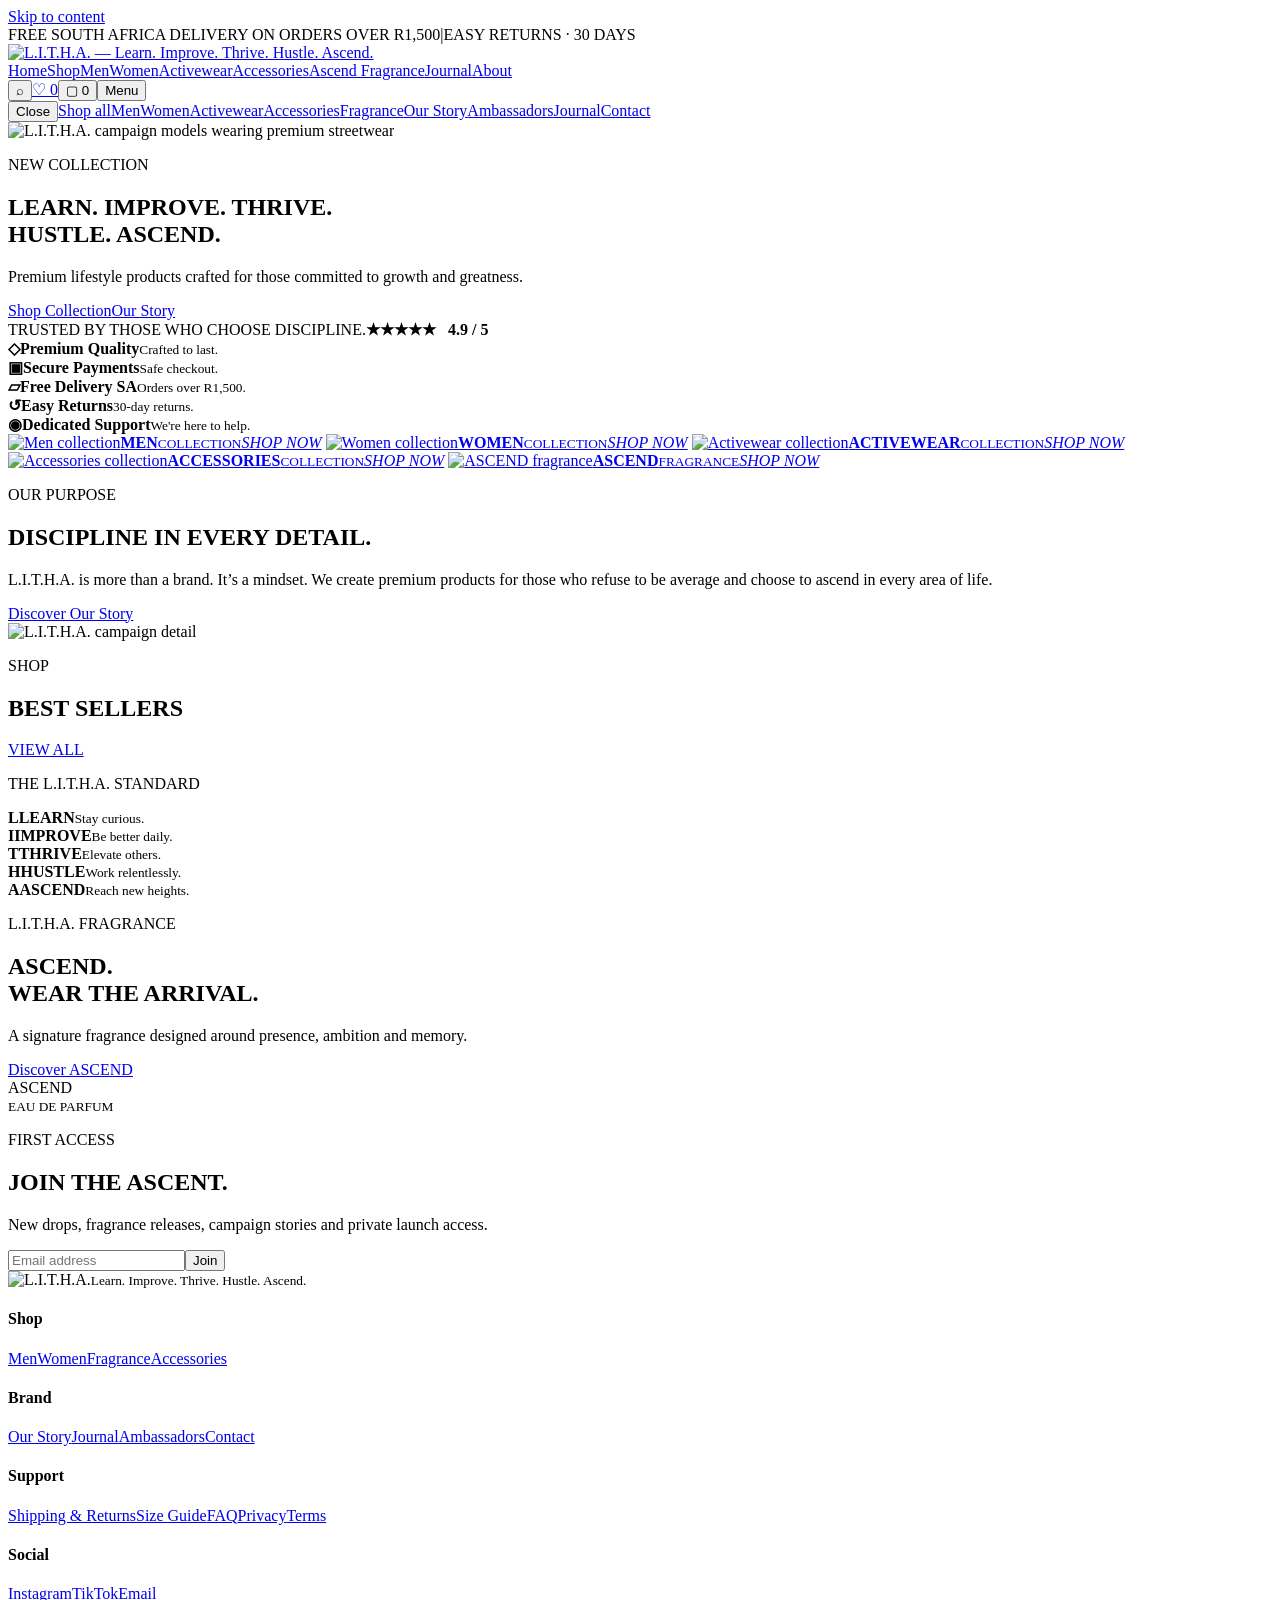
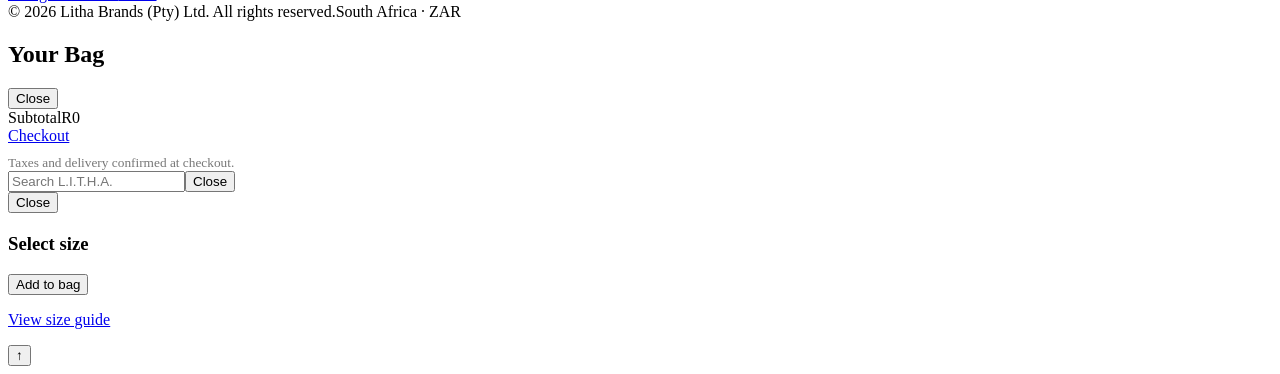
==== index.html @ f422825f "Add files via upload" ====
<!doctype html><html lang="en-ZA"><head><meta charset="utf-8"><meta name="viewport" content="width=device-width,initial-scale=1"><title>L.I.T.H.A. — Learn. Improve. Thrive. Hustle. Ascend.</title><meta name="description" content="Premium South African lifestyle apparel, activewear, accessories and ASCEND fragrance built around growth, discipline and movement."><meta name="theme-color" content="#070707"><meta name="robots" content="index,follow"><meta property="og:type" content="website"><meta property="og:title" content="L.I.T.H.A. — Learn. Improve. Thrive. Hustle. Ascend."><meta property="og:description" content="Premium South African lifestyle apparel, activewear, accessories and ASCEND fragrance built around growth, discipline and movement."><meta property="og:image" content="assets/social-card.svg"><meta name="twitter:card" content="summary_large_image"><link rel="icon" href="assets/favicon.svg" type="image/svg+xml"><link rel="manifest" href="site.webmanifest"><link rel="stylesheet" href="assets/styles.css"><script src="assets/config.js"></script></head><body><a class="skip" href="#main">Skip to content</a>
<div class="announcement"><span>FREE SOUTH AFRICA DELIVERY ON ORDERS OVER R1,500</span><span class="ann-sep">|</span><span>EASY RETURNS · 30 DAYS</span></div>
<header class="site-header premium-header">
<a class="brand" href="index.html" aria-label="L.I.T.H.A. home"><img class="brand-logo" src="assets/logo-header-white.png" alt="L.I.T.H.A. — Learn. Improve. Thrive. Hustle. Ascend."></a>
<nav class="desktop-nav"><a class="active" href="index.html">Home</a><a href="shop.html">Shop</a><a href="shop.html?category=men">Men</a><a href="shop.html?category=women">Women</a><a href="shop.html?category=active">Activewear</a><a href="shop.html?category=accessories">Accessories</a><a href="fragrance.html">Ascend Fragrance</a><a href="journal.html">Journal</a><a href="about.html">About</a></nav>
<div class="header-actions"><button class="icon-btn compact" id="searchBtn" aria-label="Search">⌕</button><a class="icon-btn compact" href="wishlist.html" aria-label="Wishlist">♡ <span class="count-pill" data-wish-count>0</span></a><button class="icon-btn compact" id="cartBtn" aria-label="Bag">▢ <span class="count-pill" data-cart-count>0</span></button><button class="menu-btn" id="menuBtn">Menu</button></div></header>
<nav class="mobile-menu" id="mobileMenu" aria-label="Mobile navigation"><button class="mobile-close" data-close>Close</button><a href="shop.html">Shop all</a><a href="shop.html?category=men">Men</a><a href="shop.html?category=women">Women</a><a href="shop.html?category=active">Activewear</a><a href="shop.html?category=accessories">Accessories</a><a href="fragrance.html">Fragrance</a><a href="about.html">Our Story</a><a href="ambassadors.html">Ambassadors</a><a href="journal.html">Journal</a><a href="contact.html">Contact</a></nav>
<main id="main">
<section class="visual-hero">
  <img src="assets/hero-models.jpg" class="visual-hero-image" alt="L.I.T.H.A. campaign models wearing premium streetwear">
  <div class="visual-hero-shade"></div>
  <div class="visual-hero-copy"><p class="eyebrow gold">NEW COLLECTION</p><h1>LEARN. IMPROVE. THRIVE.<br>HUSTLE. ASCEND.</h1><p>Premium lifestyle products crafted for those committed to growth and greatness.</p><div class="hero-actions"><a class="btn btn-primary" href="shop.html">Shop Collection</a><a class="btn btn-ghost light" href="about.html">Our Story</a></div><div class="hero-proof"><span>TRUSTED BY THOSE WHO CHOOSE DISCIPLINE.</span><strong>★★★★★ &nbsp; 4.9 / 5</strong></div></div>
</section>
<section class="trust-strip"><div><b>◇</b><span><strong>Premium Quality</strong><small>Crafted to last.</small></span></div><div><b>▣</b><span><strong>Secure Payments</strong><small>Safe checkout.</small></span></div><div><b>▱</b><span><strong>Free Delivery SA</strong><small>Orders over R1,500.</small></span></div><div><b>↺</b><span><strong>Easy Returns</strong><small>30-day returns.</small></span></div><div><b>◉</b><span><strong>Dedicated Support</strong><small>We're here to help.</small></span></div></section>
<section class="collection-tiles">
<a href="shop.html?category=men" class="collection-tile"><img src="assets/collection-1.jpg" alt="Men collection"><span><strong>MEN</strong><small>COLLECTION</small><em>SHOP NOW</em></span></a>
<a href="shop.html?category=women" class="collection-tile"><img src="assets/collection-2.jpg" alt="Women collection"><span><strong>WOMEN</strong><small>COLLECTION</small><em>SHOP NOW</em></span></a>
<a href="shop.html?category=active" class="collection-tile"><img src="assets/collection-3.jpg" alt="Activewear collection"><span><strong>ACTIVEWEAR</strong><small>COLLECTION</small><em>SHOP NOW</em></span></a>
<a href="shop.html?category=accessories" class="collection-tile"><img src="assets/collection-4.jpg" alt="Accessories collection"><span><strong>ACCESSORIES</strong><small>COLLECTION</small><em>SHOP NOW</em></span></a>
<a href="fragrance.html" class="collection-tile"><img src="assets/collection-5.jpg" alt="ASCEND fragrance"><span><strong>ASCEND</strong><small>FRAGRANCE</small><em>SHOP NOW</em></span></a>
</section>
<section class="brand-bestsellers"><div class="discipline-panel"><div class="discipline-copy"><p class="eyebrow">OUR PURPOSE</p><h2>DISCIPLINE IN EVERY DETAIL.</h2><p>L.I.T.H.A. is more than a brand. It’s a mindset. We create premium products for those who refuse to be average and choose to ascend in every area of life.</p><a class="btn btn-primary" href="about.html">Discover Our Story</a></div><img src="assets/bestsellers-strip.jpg" alt="L.I.T.H.A. campaign detail"></div><div class="bestsellers-panel"><div class="section-head compact-head"><div><p class="eyebrow">SHOP</p><h2>BEST SELLERS</h2></div><a href="shop.html">VIEW ALL</a></div><div class="product-grid compact-products" id="productGrid" data-limit="5"></div></div></section>
<section class="standard-section"><p class="eyebrow">THE L.I.T.H.A. STANDARD</p><div class="standard-grid"><div><b>L</b><strong>LEARN</strong><small>Stay curious.</small></div><div><b>I</b><strong>IMPROVE</strong><small>Be better daily.</small></div><div><b>T</b><strong>THRIVE</strong><small>Elevate others.</small></div><div><b>H</b><strong>HUSTLE</strong><small>Work relentlessly.</small></div><div><b>A</b><strong>ASCEND</strong><small>Reach new heights.</small></div></div></section>
<section class="editorial-fragrance"><div class="fragrance-copy"><p class="eyebrow gold">L.I.T.H.A. FRAGRANCE</p><h2>ASCEND.<br>WEAR THE ARRIVAL.</h2><p>A signature fragrance designed around presence, ambition and memory.</p><a class="btn btn-primary" href="fragrance.html">Discover ASCEND</a></div><div class="fragrance-art"><div class="bottle black">ASCEND<br><small>EAU DE PARFUM</small></div></div></section>
<section class="newsletter"><p class="eyebrow">FIRST ACCESS</p><h2>JOIN THE ASCENT.</h2><p>New drops, fragrance releases, campaign stories and private launch access.</p><form id="newsletterForm" class="newsletter-form"><input id="emailInput" type="email" placeholder="Email address" required aria-label="Email address"><button class="btn btn-primary">Join</button></form><small class="newsletter-msg" id="newsletterMsg"></small></section>
</main><footer><div class="footer-inner"><div class="footer-top"><div class="footer-brand"><img class="footer-logo" src="assets/logo-header-white.png" alt="L.I.T.H.A."><small>Learn. Improve. Thrive. Hustle. Ascend.</small></div><div class="footer-cols"><div><h4>Shop</h4><a href="shop.html?category=men">Men</a><a href="shop.html?category=women">Women</a><a href="fragrance.html">Fragrance</a><a href="shop.html?category=accessories">Accessories</a></div><div><h4>Brand</h4><a href="about.html">Our Story</a><a href="journal.html">Journal</a><a href="ambassadors.html">Ambassadors</a><a href="contact.html">Contact</a></div><div><h4>Support</h4><a href="shipping.html">Shipping & Returns</a><a href="size-guide.html">Size Guide</a><a href="faq.html">FAQ</a><a href="privacy.html">Privacy</a><a href="terms.html">Terms</a></div><div><h4>Social</h4><a href="#" data-social="instagram">Instagram</a><a href="#" data-social="tiktok">TikTok</a><a href="mailto:official.litha@gmail.com">Email</a></div></div></div><div class="footer-bottom"><span>© 2026 Litha Brands (Pty) Ltd. All rights reserved.</span><span>South Africa · ZAR</span></div></div></footer><div class="scrim" id="scrim"></div><aside class="drawer" id="cartDrawer" aria-label="Shopping bag"><div class="drawer-head"><h2>Your Bag</h2><button class="close-btn" data-close>Close</button></div><div class="cart-items" id="cartItems"></div><div class="drawer-foot"><small id="shipMsg"></small><div class="shipping-progress"><span id="shipBar" style="width:0"></span></div><div class="total-row"><span>Subtotal</span><span id="cartSubtotal">R0</span></div><a class="btn btn-dark full" href="checkout.html">Checkout</a><small style="display:block;color:#777;margin-top:10px">Taxes and delivery confirmed at checkout.</small></div></aside><section class="search-overlay" id="searchOverlay"><div class="search-head"><input id="searchInput" aria-label="Search products" placeholder="Search L.I.T.H.A."><button class="close-btn" data-close>Close</button></div><div class="search-results" id="searchResults"></div></section><section class="modal" id="productModal" aria-label="Product quick view"><div class="modal-inner"><div id="modalVisual" class="modal-visual"></div><div class="modal-copy"><button class="close-btn modal-close" data-close>Close</button><p class="eyebrow" id="modalBadge"></p><h2 id="modalName"></h2><p class="price-lg" id="modalPrice"></p><p id="modalDesc"></p><small id="modalCollection"></small><h3>Select size</h3><div class="size-row" id="modalSizes"></div><button class="btn btn-dark full" id="modalAdd">Add to bag</button><p><a href="size-guide.html"><u>View size guide</u></a></p></div></div></section><div id="toast" class="toast" role="status"></div><button id="backTop" class="back-top" aria-label="Back to top">↑</button><script id="productData" type="application/json">[{"id":"founder-tee-black","name":"Founder Heavyweight Tee","price":649,"category":"men","collection":"Founder 001","badge":"FOUNDING DROP","sizes":["S","M","L","XL","2XL"],"tone":"black","symbol":"L","desc":"240gsm heavyweight cotton tee with an oversized silhouette and restrained L.I.T.H.A. identity."},{"id":"founder-tee-cream","name":"Founder Heavyweight Tee \u2014 Bone","price":649,"category":"men","collection":"Founder 001","badge":"NEW","sizes":["S","M","L","XL","2XL"],"tone":"cream","symbol":"L","desc":"The Founder tee in bone: heavyweight cotton, dropped shoulder and quiet statement branding."},{"id":"ascend-hoodie","name":"ASCEND Oversized Hoodie","price":1199,"category":"men","collection":"Founder 001","badge":"BESTSELLER","sizes":["S","M","L","XL","2XL"],"tone":"black","symbol":"A","desc":"Heavy fleece hoodie shaped for travel, training days and after-dark city movement."},{"id":"motion-track","name":"Motion Tracksuit Jacket","price":1399,"category":"men","collection":"Motion","badge":"LIMITED","sizes":["S","M","L","XL","2XL"],"tone":"charcoal","symbol":"M","desc":"Technical zip jacket with clean lines, subtle geometry and a structured athletic fit."},{"id":"motion-pant","name":"Motion Track Pant","price":1099,"category":"men","collection":"Motion","badge":"NEW","sizes":["S","M","L","XL","2XL"],"tone":"charcoal","symbol":"M","desc":"Tapered performance track pant designed to pair with the Motion jacket."},{"id":"performance-tee","name":"Performance Tee","price":599,"category":"active","collection":"Performance","badge":"CORE","sizes":["S","M","L","XL","2XL"],"tone":"black","symbol":"P","desc":"Lightweight training tee with a clean athletic cut and sweat-ready construction."},{"id":"founder-vest","name":"Founder Training Vest","price":499,"category":"active","collection":"Performance","badge":"GYM","sizes":["S","M","L","XL","2XL"],"tone":"black","symbol":"F","desc":"Minimal training vest for high-output sessions and warm-weather movement."},{"id":"women-motion-set","name":"Women Motion Set","price":1299,"category":"women","collection":"Motion","badge":"SET","sizes":["XS","S","M","L","XL"],"tone":"cream","symbol":"L","desc":"Sculpted two-piece active set balancing support, stretch and refined lifestyle styling."},{"id":"women-hoodie","name":"Women Oversized Hoodie","price":1099,"category":"women","collection":"Founder 001","badge":"CORE","sizes":["XS","S","M","L","XL"],"tone":"black","symbol":"A","desc":"Relaxed premium hoodie with an oversized profile and understated ASCEND detail."},{"id":"women-track","name":"Women Essential Tracksuit","price":1699,"category":"women","collection":"Motion","badge":"SET","sizes":["XS","S","M","L","XL"],"tone":"charcoal","symbol":"T","desc":"Full two-piece travel tracksuit designed for comfort without losing structure."},{"id":"women-leggings","name":"Sculpt Leggings","price":749,"category":"women","collection":"Performance","badge":"ACTIVE","sizes":["XS","S","M","L","XL"],"tone":"black","symbol":"S","desc":"High-rise sculpt leggings with flexible compression and a clean matte finish."},{"id":"women-bra","name":"Sculpt Training Bra","price":599,"category":"women","collection":"Performance","badge":"ACTIVE","sizes":["XS","S","M","L","XL"],"tone":"black","symbol":"S","desc":"Supportive training bra designed to pair with Sculpt Leggings."},{"id":"cap-core","name":"L.I.T.H.A. Core Cap","price":399,"category":"accessories","collection":"Core","badge":"CORE","sizes":["One Size"],"tone":"black","symbol":"L","desc":"Six-panel cap with tonal branding and an adjustable rear closure."},{"id":"bucket-hat","name":"Journey Bucket Hat","price":449,"category":"accessories","collection":"Journey","badge":"TRAVEL","sizes":["S/M","L/XL"],"tone":"cream","symbol":"J","desc":"Soft-structure bucket hat inspired by movement, departure halls and long summer days."},{"id":"gym-bag","name":"Ascend Gym Bag","price":899,"category":"accessories","collection":"Journey","badge":"TRAVEL","sizes":["One Size"],"tone":"black","symbol":"A","desc":"Structured carry-all for gym, work and short-haul travel with multiple utility pockets."},{"id":"travel-tote","name":"Journey Utility Tote","price":699,"category":"accessories","collection":"Journey","badge":"NEW","sizes":["One Size"],"tone":"olive","symbol":"J","desc":"Everyday utility tote built for commute, studio, airport and weekend movement."},{"id":"fragrance-noir","name":"ASCEND Noir Eau de Parfum","price":899,"category":"fragrance","collection":"ASCEND","badge":"SIGNATURE","sizes":["100ml"],"tone":"black","symbol":"N","desc":"Warm, smoky and commanding. A deep evening scent built around spice, amber, vanilla and oud."},{"id":"fragrance-lumiere","name":"ASCEND Lumi\u00e8re Eau de Parfum","price":899,"category":"fragrance","collection":"ASCEND","badge":"SIGNATURE","sizes":["100ml"],"tone":"cream","symbol":"L","desc":"Bright, warm and magnetic. A polished companion with luminous sweetness, woods and soft spice."}]</script><script src="assets/app.js" defer></script></body></html>
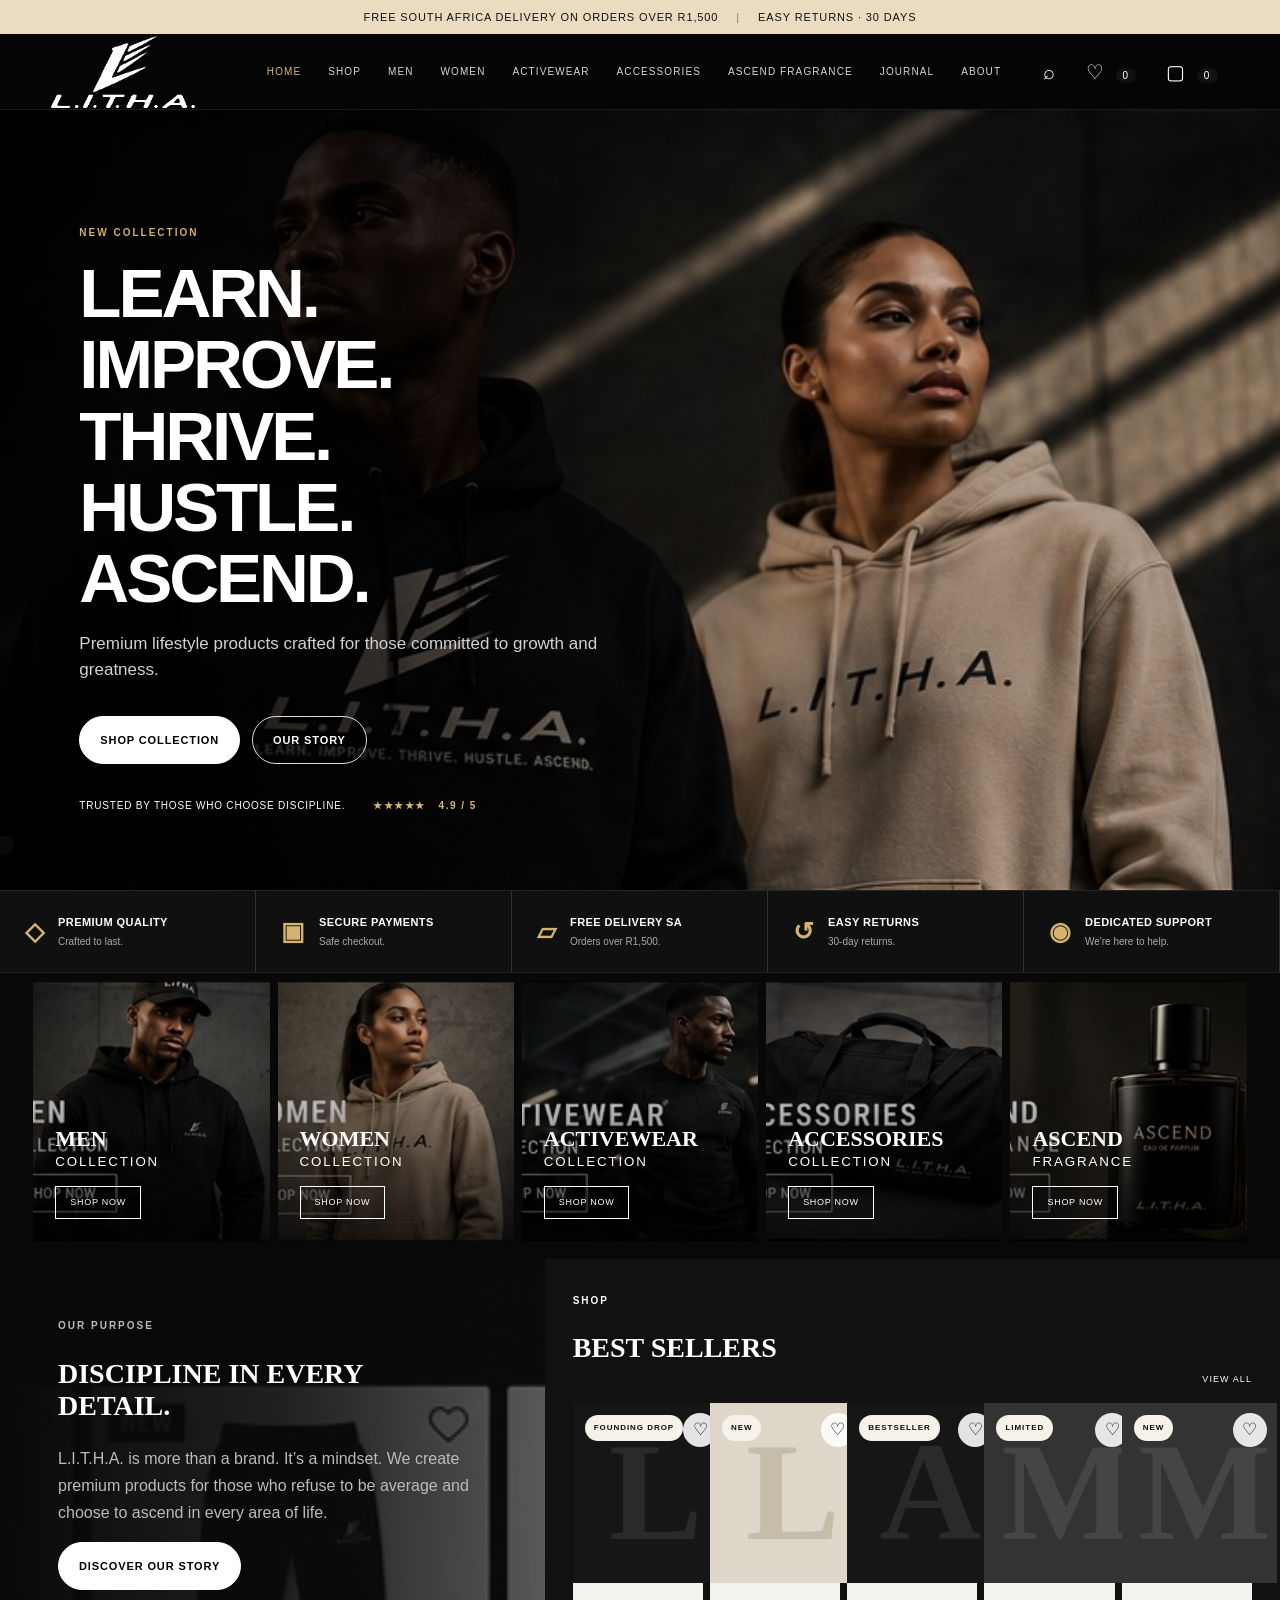
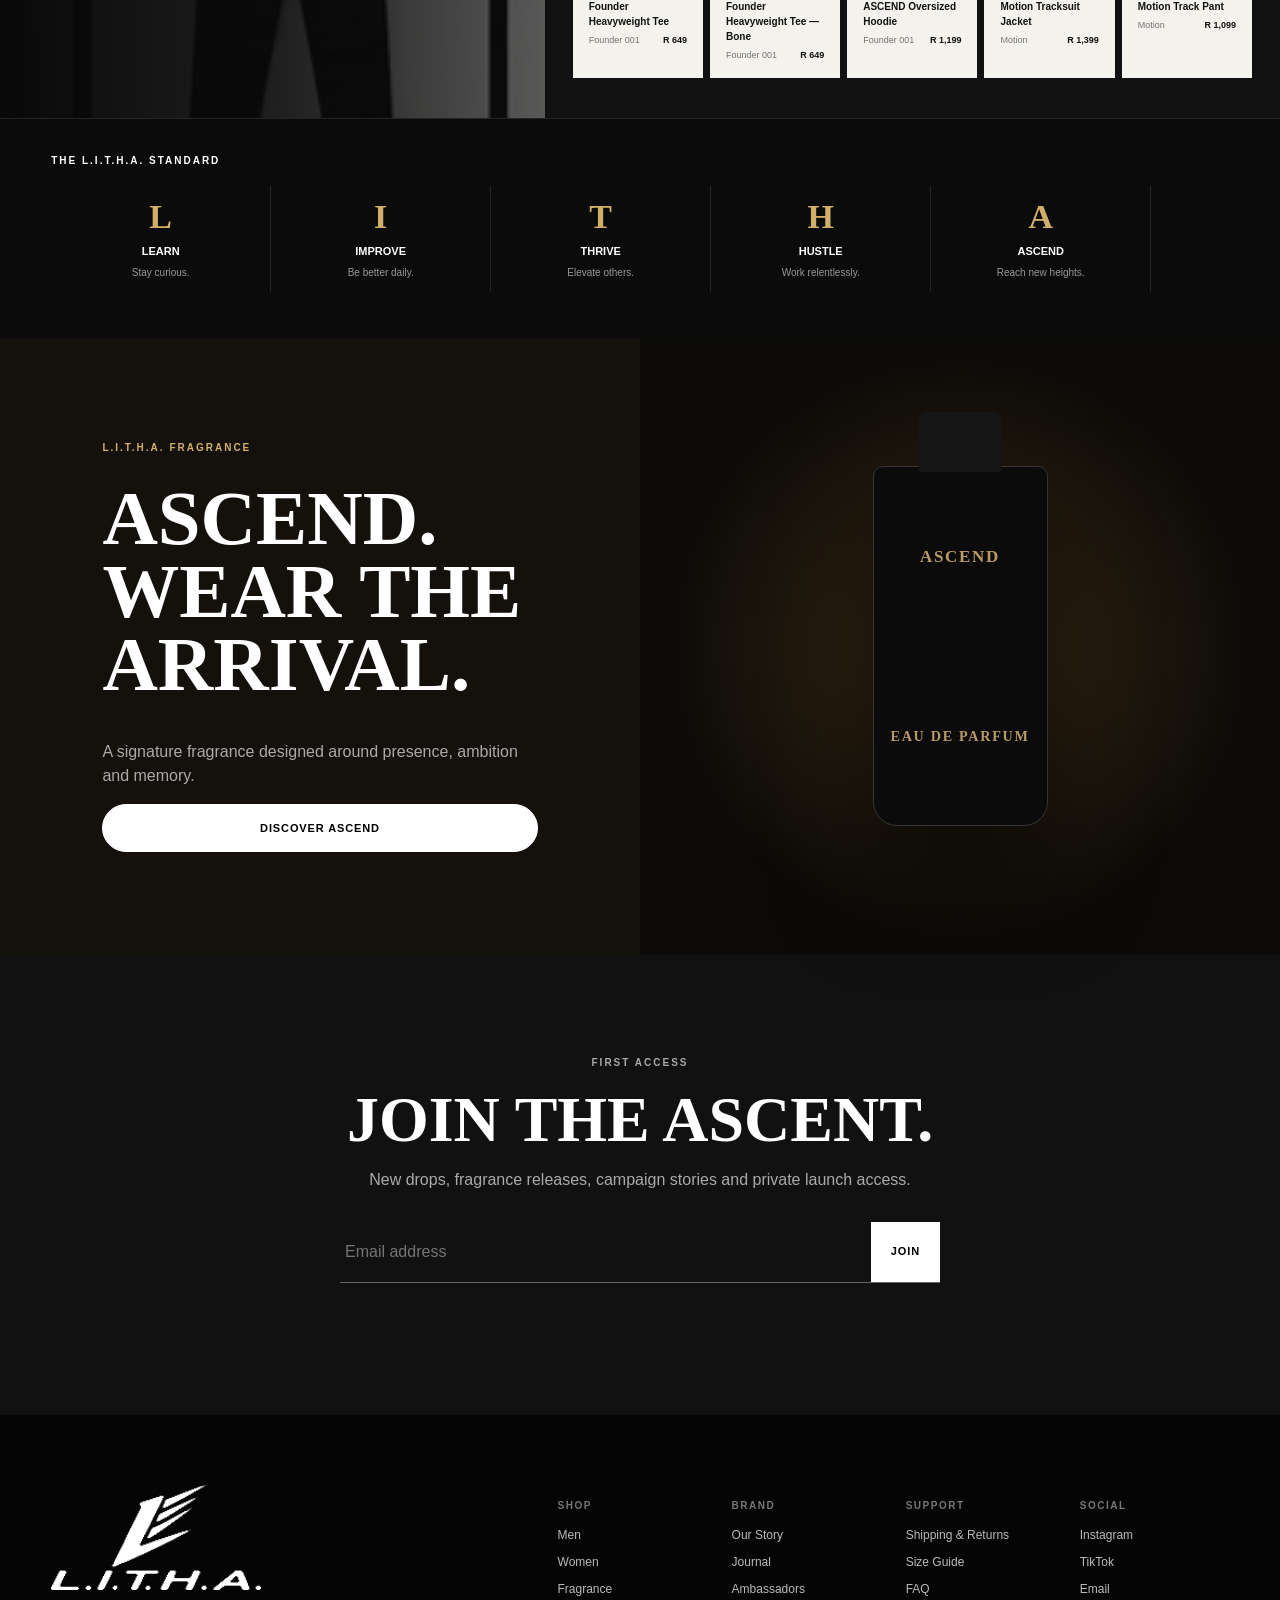
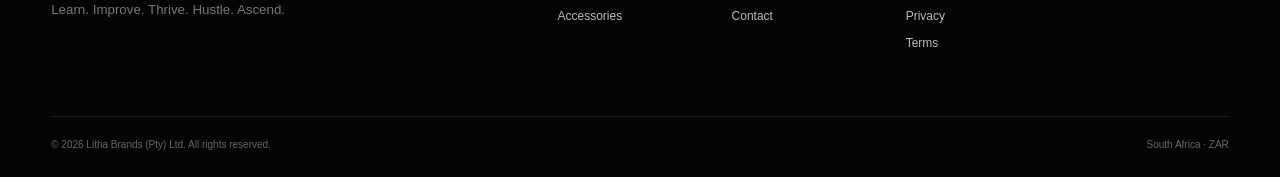
==== commit 4dd26694: "Add files via upload" ====
--- a/index.html
+++ b/index.html
@@ -1,26 +1,26 @@
-<!doctype html><html lang="en-ZA"><head><meta charset="utf-8"><meta name="viewport" content="width=device-width,initial-scale=1"><title>L.I.T.H.A. — Learn. Improve. Thrive. Hustle. Ascend.</title><meta name="description" content="Premium South African lifestyle apparel, activewear, accessories and ASCEND fragrance built around growth, discipline and movement."><meta name="theme-color" content="#070707"><meta name="robots" content="index,follow"><meta property="og:type" content="website"><meta property="og:title" content="L.I.T.H.A. — Learn. Improve. Thrive. Hustle. Ascend."><meta property="og:description" content="Premium South African lifestyle apparel, activewear, accessories and ASCEND fragrance built around growth, discipline and movement."><meta property="og:image" content="assets/social-card.svg"><meta name="twitter:card" content="summary_large_image"><link rel="icon" href="assets/favicon.svg" type="image/svg+xml"><link rel="manifest" href="site.webmanifest"><link rel="stylesheet" href="assets/styles.css"><script src="assets/config.js"></script></head><body><a class="skip" href="#main">Skip to content</a>
+<!doctype html><html lang="en-ZA"><head><meta charset="utf-8"><meta name="viewport" content="width=device-width,initial-scale=1"><title>L.I.T.H.A. — Learn. Improve. Thrive. Hustle. Ascend.</title><meta name="description" content="Premium South African lifestyle apparel, activewear, accessories and ASCEND fragrance built around growth, discipline and movement."><meta name="theme-color" content="#070707"><meta name="robots" content="index,follow"><meta property="og:type" content="website"><meta property="og:title" content="L.I.T.H.A. — Learn. Improve. Thrive. Hustle. Ascend."><meta property="og:description" content="Premium South African lifestyle apparel, activewear, accessories and ASCEND fragrance built around growth, discipline and movement."><meta property="og:image" content="social-card.svg"><meta name="twitter:card" content="summary_large_image"><link rel="icon" href="favicon.svg" type="image/svg+xml"><link rel="manifest" href="site.webmanifest"><link rel="stylesheet" href="styles.css"><script src="config.js"></script></head><body><a class="skip" href="#main">Skip to content</a>
 <div class="announcement"><span>FREE SOUTH AFRICA DELIVERY ON ORDERS OVER R1,500</span><span class="ann-sep">|</span><span>EASY RETURNS · 30 DAYS</span></div>
 <header class="site-header premium-header">
-<a class="brand" href="index.html" aria-label="L.I.T.H.A. home"><img class="brand-logo" src="assets/logo-header-white.png" alt="L.I.T.H.A. — Learn. Improve. Thrive. Hustle. Ascend."></a>
+<a class="brand" href="index.html" aria-label="L.I.T.H.A. home"><img class="brand-logo" src="logo-header-white.png" alt="L.I.T.H.A. — Learn. Improve. Thrive. Hustle. Ascend."></a>
 <nav class="desktop-nav"><a class="active" href="index.html">Home</a><a href="shop.html">Shop</a><a href="shop.html?category=men">Men</a><a href="shop.html?category=women">Women</a><a href="shop.html?category=active">Activewear</a><a href="shop.html?category=accessories">Accessories</a><a href="fragrance.html">Ascend Fragrance</a><a href="journal.html">Journal</a><a href="about.html">About</a></nav>
 <div class="header-actions"><button class="icon-btn compact" id="searchBtn" aria-label="Search">⌕</button><a class="icon-btn compact" href="wishlist.html" aria-label="Wishlist">♡ <span class="count-pill" data-wish-count>0</span></a><button class="icon-btn compact" id="cartBtn" aria-label="Bag">▢ <span class="count-pill" data-cart-count>0</span></button><button class="menu-btn" id="menuBtn">Menu</button></div></header>
 <nav class="mobile-menu" id="mobileMenu" aria-label="Mobile navigation"><button class="mobile-close" data-close>Close</button><a href="shop.html">Shop all</a><a href="shop.html?category=men">Men</a><a href="shop.html?category=women">Women</a><a href="shop.html?category=active">Activewear</a><a href="shop.html?category=accessories">Accessories</a><a href="fragrance.html">Fragrance</a><a href="about.html">Our Story</a><a href="ambassadors.html">Ambassadors</a><a href="journal.html">Journal</a><a href="contact.html">Contact</a></nav>
 <main id="main">
 <section class="visual-hero">
-  <img src="assets/hero-models.jpg" class="visual-hero-image" alt="L.I.T.H.A. campaign models wearing premium streetwear">
+  <img src="hero-models.jpg" class="visual-hero-image" alt="L.I.T.H.A. campaign models wearing premium streetwear">
   <div class="visual-hero-shade"></div>
   <div class="visual-hero-copy"><p class="eyebrow gold">NEW COLLECTION</p><h1>LEARN. IMPROVE. THRIVE.<br>HUSTLE. ASCEND.</h1><p>Premium lifestyle products crafted for those committed to growth and greatness.</p><div class="hero-actions"><a class="btn btn-primary" href="shop.html">Shop Collection</a><a class="btn btn-ghost light" href="about.html">Our Story</a></div><div class="hero-proof"><span>TRUSTED BY THOSE WHO CHOOSE DISCIPLINE.</span><strong>★★★★★ &nbsp; 4.9 / 5</strong></div></div>
 </section>
 <section class="trust-strip"><div><b>◇</b><span><strong>Premium Quality</strong><small>Crafted to last.</small></span></div><div><b>▣</b><span><strong>Secure Payments</strong><small>Safe checkout.</small></span></div><div><b>▱</b><span><strong>Free Delivery SA</strong><small>Orders over R1,500.</small></span></div><div><b>↺</b><span><strong>Easy Returns</strong><small>30-day returns.</small></span></div><div><b>◉</b><span><strong>Dedicated Support</strong><small>We're here to help.</small></span></div></section>
 <section class="collection-tiles">
-<a href="shop.html?category=men" class="collection-tile"><img src="assets/collection-1.jpg" alt="Men collection"><span><strong>MEN</strong><small>COLLECTION</small><em>SHOP NOW</em></span></a>
-<a href="shop.html?category=women" class="collection-tile"><img src="assets/collection-2.jpg" alt="Women collection"><span><strong>WOMEN</strong><small>COLLECTION</small><em>SHOP NOW</em></span></a>
-<a href="shop.html?category=active" class="collection-tile"><img src="assets/collection-3.jpg" alt="Activewear collection"><span><strong>ACTIVEWEAR</strong><small>COLLECTION</small><em>SHOP NOW</em></span></a>
-<a href="shop.html?category=accessories" class="collection-tile"><img src="assets/collection-4.jpg" alt="Accessories collection"><span><strong>ACCESSORIES</strong><small>COLLECTION</small><em>SHOP NOW</em></span></a>
-<a href="fragrance.html" class="collection-tile"><img src="assets/collection-5.jpg" alt="ASCEND fragrance"><span><strong>ASCEND</strong><small>FRAGRANCE</small><em>SHOP NOW</em></span></a>
+<a href="shop.html?category=men" class="collection-tile"><img src="collection-1.jpg" alt="Men collection"><span><strong>MEN</strong><small>COLLECTION</small><em>SHOP NOW</em></span></a>
+<a href="shop.html?category=women" class="collection-tile"><img src="collection-2.jpg" alt="Women collection"><span><strong>WOMEN</strong><small>COLLECTION</small><em>SHOP NOW</em></span></a>
+<a href="shop.html?category=active" class="collection-tile"><img src="collection-3.jpg" alt="Activewear collection"><span><strong>ACTIVEWEAR</strong><small>COLLECTION</small><em>SHOP NOW</em></span></a>
+<a href="shop.html?category=accessories" class="collection-tile"><img src="collection-4.jpg" alt="Accessories collection"><span><strong>ACCESSORIES</strong><small>COLLECTION</small><em>SHOP NOW</em></span></a>
+<a href="fragrance.html" class="collection-tile"><img src="collection-5.jpg" alt="ASCEND fragrance"><span><strong>ASCEND</strong><small>FRAGRANCE</small><em>SHOP NOW</em></span></a>
 </section>
-<section class="brand-bestsellers"><div class="discipline-panel"><div class="discipline-copy"><p class="eyebrow">OUR PURPOSE</p><h2>DISCIPLINE IN EVERY DETAIL.</h2><p>L.I.T.H.A. is more than a brand. It’s a mindset. We create premium products for those who refuse to be average and choose to ascend in every area of life.</p><a class="btn btn-primary" href="about.html">Discover Our Story</a></div><img src="assets/bestsellers-strip.jpg" alt="L.I.T.H.A. campaign detail"></div><div class="bestsellers-panel"><div class="section-head compact-head"><div><p class="eyebrow">SHOP</p><h2>BEST SELLERS</h2></div><a href="shop.html">VIEW ALL</a></div><div class="product-grid compact-products" id="productGrid" data-limit="5"></div></div></section>
+<section class="brand-bestsellers"><div class="discipline-panel"><div class="discipline-copy"><p class="eyebrow">OUR PURPOSE</p><h2>DISCIPLINE IN EVERY DETAIL.</h2><p>L.I.T.H.A. is more than a brand. It’s a mindset. We create premium products for those who refuse to be average and choose to ascend in every area of life.</p><a class="btn btn-primary" href="about.html">Discover Our Story</a></div><img src="bestsellers-strip.jpg" alt="L.I.T.H.A. campaign detail"></div><div class="bestsellers-panel"><div class="section-head compact-head"><div><p class="eyebrow">SHOP</p><h2>BEST SELLERS</h2></div><a href="shop.html">VIEW ALL</a></div><div class="product-grid compact-products" id="productGrid" data-limit="5"></div></div></section>
 <section class="standard-section"><p class="eyebrow">THE L.I.T.H.A. STANDARD</p><div class="standard-grid"><div><b>L</b><strong>LEARN</strong><small>Stay curious.</small></div><div><b>I</b><strong>IMPROVE</strong><small>Be better daily.</small></div><div><b>T</b><strong>THRIVE</strong><small>Elevate others.</small></div><div><b>H</b><strong>HUSTLE</strong><small>Work relentlessly.</small></div><div><b>A</b><strong>ASCEND</strong><small>Reach new heights.</small></div></div></section>
 <section class="editorial-fragrance"><div class="fragrance-copy"><p class="eyebrow gold">L.I.T.H.A. FRAGRANCE</p><h2>ASCEND.<br>WEAR THE ARRIVAL.</h2><p>A signature fragrance designed around presence, ambition and memory.</p><a class="btn btn-primary" href="fragrance.html">Discover ASCEND</a></div><div class="fragrance-art"><div class="bottle black">ASCEND<br><small>EAU DE PARFUM</small></div></div></section>
 <section class="newsletter"><p class="eyebrow">FIRST ACCESS</p><h2>JOIN THE ASCENT.</h2><p>New drops, fragrance releases, campaign stories and private launch access.</p><form id="newsletterForm" class="newsletter-form"><input id="emailInput" type="email" placeholder="Email address" required aria-label="Email address"><button class="btn btn-primary">Join</button></form><small class="newsletter-msg" id="newsletterMsg"></small></section>
-</main><footer><div class="footer-inner"><div class="footer-top"><div class="footer-brand"><img class="footer-logo" src="assets/logo-header-white.png" alt="L.I.T.H.A."><small>Learn. Improve. Thrive. Hustle. Ascend.</small></div><div class="footer-cols"><div><h4>Shop</h4><a href="shop.html?category=men">Men</a><a href="shop.html?category=women">Women</a><a href="fragrance.html">Fragrance</a><a href="shop.html?category=accessories">Accessories</a></div><div><h4>Brand</h4><a href="about.html">Our Story</a><a href="journal.html">Journal</a><a href="ambassadors.html">Ambassadors</a><a href="contact.html">Contact</a></div><div><h4>Support</h4><a href="shipping.html">Shipping & Returns</a><a href="size-guide.html">Size Guide</a><a href="faq.html">FAQ</a><a href="privacy.html">Privacy</a><a href="terms.html">Terms</a></div><div><h4>Social</h4><a href="#" data-social="instagram">Instagram</a><a href="#" data-social="tiktok">TikTok</a><a href="mailto:official.litha@gmail.com">Email</a></div></div></div><div class="footer-bottom"><span>© 2026 Litha Brands (Pty) Ltd. All rights reserved.</span><span>South Africa · ZAR</span></div></div></footer><div class="scrim" id="scrim"></div><aside class="drawer" id="cartDrawer" aria-label="Shopping bag"><div class="drawer-head"><h2>Your Bag</h2><button class="close-btn" data-close>Close</button></div><div class="cart-items" id="cartItems"></div><div class="drawer-foot"><small id="shipMsg"></small><div class="shipping-progress"><span id="shipBar" style="width:0"></span></div><div class="total-row"><span>Subtotal</span><span id="cartSubtotal">R0</span></div><a class="btn btn-dark full" href="checkout.html">Checkout</a><small style="display:block;color:#777;margin-top:10px">Taxes and delivery confirmed at checkout.</small></div></aside><section class="search-overlay" id="searchOverlay"><div class="search-head"><input id="searchInput" aria-label="Search products" placeholder="Search L.I.T.H.A."><button class="close-btn" data-close>Close</button></div><div class="search-results" id="searchResults"></div></section><section class="modal" id="productModal" aria-label="Product quick view"><div class="modal-inner"><div id="modalVisual" class="modal-visual"></div><div class="modal-copy"><button class="close-btn modal-close" data-close>Close</button><p class="eyebrow" id="modalBadge"></p><h2 id="modalName"></h2><p class="price-lg" id="modalPrice"></p><p id="modalDesc"></p><small id="modalCollection"></small><h3>Select size</h3><div class="size-row" id="modalSizes"></div><button class="btn btn-dark full" id="modalAdd">Add to bag</button><p><a href="size-guide.html"><u>View size guide</u></a></p></div></div></section><div id="toast" class="toast" role="status"></div><button id="backTop" class="back-top" aria-label="Back to top">↑</button><script id="productData" type="application/json">[{"id":"founder-tee-black","name":"Founder Heavyweight Tee","price":649,"category":"men","collection":"Founder 001","badge":"FOUNDING DROP","sizes":["S","M","L","XL","2XL"],"tone":"black","symbol":"L","desc":"240gsm heavyweight cotton tee with an oversized silhouette and restrained L.I.T.H.A. identity."},{"id":"founder-tee-cream","name":"Founder Heavyweight Tee \u2014 Bone","price":649,"category":"men","collection":"Founder 001","badge":"NEW","sizes":["S","M","L","XL","2XL"],"tone":"cream","symbol":"L","desc":"The Founder tee in bone: heavyweight cotton, dropped shoulder and quiet statement branding."},{"id":"ascend-hoodie","name":"ASCEND Oversized Hoodie","price":1199,"category":"men","collection":"Founder 001","badge":"BESTSELLER","sizes":["S","M","L","XL","2XL"],"tone":"black","symbol":"A","desc":"Heavy fleece hoodie shaped for travel, training days and after-dark city movement."},{"id":"motion-track","name":"Motion Tracksuit Jacket","price":1399,"category":"men","collection":"Motion","badge":"LIMITED","sizes":["S","M","L","XL","2XL"],"tone":"charcoal","symbol":"M","desc":"Technical zip jacket with clean lines, subtle geometry and a structured athletic fit."},{"id":"motion-pant","name":"Motion Track Pant","price":1099,"category":"men","collection":"Motion","badge":"NEW","sizes":["S","M","L","XL","2XL"],"tone":"charcoal","symbol":"M","desc":"Tapered performance track pant designed to pair with the Motion jacket."},{"id":"performance-tee","name":"Performance Tee","price":599,"category":"active","collection":"Performance","badge":"CORE","sizes":["S","M","L","XL","2XL"],"tone":"black","symbol":"P","desc":"Lightweight training tee with a clean athletic cut and sweat-ready construction."},{"id":"founder-vest","name":"Founder Training Vest","price":499,"category":"active","collection":"Performance","badge":"GYM","sizes":["S","M","L","XL","2XL"],"tone":"black","symbol":"F","desc":"Minimal training vest for high-output sessions and warm-weather movement."},{"id":"women-motion-set","name":"Women Motion Set","price":1299,"category":"women","collection":"Motion","badge":"SET","sizes":["XS","S","M","L","XL"],"tone":"cream","symbol":"L","desc":"Sculpted two-piece active set balancing support, stretch and refined lifestyle styling."},{"id":"women-hoodie","name":"Women Oversized Hoodie","price":1099,"category":"women","collection":"Founder 001","badge":"CORE","sizes":["XS","S","M","L","XL"],"tone":"black","symbol":"A","desc":"Relaxed premium hoodie with an oversized profile and understated ASCEND detail."},{"id":"women-track","name":"Women Essential Tracksuit","price":1699,"category":"women","collection":"Motion","badge":"SET","sizes":["XS","S","M","L","XL"],"tone":"charcoal","symbol":"T","desc":"Full two-piece travel tracksuit designed for comfort without losing structure."},{"id":"women-leggings","name":"Sculpt Leggings","price":749,"category":"women","collection":"Performance","badge":"ACTIVE","sizes":["XS","S","M","L","XL"],"tone":"black","symbol":"S","desc":"High-rise sculpt leggings with flexible compression and a clean matte finish."},{"id":"women-bra","name":"Sculpt Training Bra","price":599,"category":"women","collection":"Performance","badge":"ACTIVE","sizes":["XS","S","M","L","XL"],"tone":"black","symbol":"S","desc":"Supportive training bra designed to pair with Sculpt Leggings."},{"id":"cap-core","name":"L.I.T.H.A. Core Cap","price":399,"category":"accessories","collection":"Core","badge":"CORE","sizes":["One Size"],"tone":"black","symbol":"L","desc":"Six-panel cap with tonal branding and an adjustable rear closure."},{"id":"bucket-hat","name":"Journey Bucket Hat","price":449,"category":"accessories","collection":"Journey","badge":"TRAVEL","sizes":["S/M","L/XL"],"tone":"cream","symbol":"J","desc":"Soft-structure bucket hat inspired by movement, departure halls and long summer days."},{"id":"gym-bag","name":"Ascend Gym Bag","price":899,"category":"accessories","collection":"Journey","badge":"TRAVEL","sizes":["One Size"],"tone":"black","symbol":"A","desc":"Structured carry-all for gym, work and short-haul travel with multiple utility pockets."},{"id":"travel-tote","name":"Journey Utility Tote","price":699,"category":"accessories","collection":"Journey","badge":"NEW","sizes":["One Size"],"tone":"olive","symbol":"J","desc":"Everyday utility tote built for commute, studio, airport and weekend movement."},{"id":"fragrance-noir","name":"ASCEND Noir Eau de Parfum","price":899,"category":"fragrance","collection":"ASCEND","badge":"SIGNATURE","sizes":["100ml"],"tone":"black","symbol":"N","desc":"Warm, smoky and commanding. A deep evening scent built around spice, amber, vanilla and oud."},{"id":"fragrance-lumiere","name":"ASCEND Lumi\u00e8re Eau de Parfum","price":899,"category":"fragrance","collection":"ASCEND","badge":"SIGNATURE","sizes":["100ml"],"tone":"cream","symbol":"L","desc":"Bright, warm and magnetic. A polished companion with luminous sweetness, woods and soft spice."}]</script><script src="assets/app.js" defer></script></body></html>+</main><footer><div class="footer-inner"><div class="footer-top"><div class="footer-brand"><img class="footer-logo" src="logo-header-white.png" alt="L.I.T.H.A."><small>Learn. Improve. Thrive. Hustle. Ascend.</small></div><div class="footer-cols"><div><h4>Shop</h4><a href="shop.html?category=men">Men</a><a href="shop.html?category=women">Women</a><a href="fragrance.html">Fragrance</a><a href="shop.html?category=accessories">Accessories</a></div><div><h4>Brand</h4><a href="about.html">Our Story</a><a href="journal.html">Journal</a><a href="ambassadors.html">Ambassadors</a><a href="contact.html">Contact</a></div><div><h4>Support</h4><a href="shipping.html">Shipping & Returns</a><a href="size-guide.html">Size Guide</a><a href="faq.html">FAQ</a><a href="privacy.html">Privacy</a><a href="terms.html">Terms</a></div><div><h4>Social</h4><a href="#" data-social="instagram">Instagram</a><a href="#" data-social="tiktok">TikTok</a><a href="mailto:official.litha@gmail.com">Email</a></div></div></div><div class="footer-bottom"><span>© 2026 Litha Brands (Pty) Ltd. All rights reserved.</span><span>South Africa · ZAR</span></div></div></footer><div class="scrim" id="scrim"></div><aside class="drawer" id="cartDrawer" aria-label="Shopping bag"><div class="drawer-head"><h2>Your Bag</h2><button class="close-btn" data-close>Close</button></div><div class="cart-items" id="cartItems"></div><div class="drawer-foot"><small id="shipMsg"></small><div class="shipping-progress"><span id="shipBar" style="width:0"></span></div><div class="total-row"><span>Subtotal</span><span id="cartSubtotal">R0</span></div><a class="btn btn-dark full" href="checkout.html">Checkout</a><small style="display:block;color:#777;margin-top:10px">Taxes and delivery confirmed at checkout.</small></div></aside><section class="search-overlay" id="searchOverlay"><div class="search-head"><input id="searchInput" aria-label="Search products" placeholder="Search L.I.T.H.A."><button class="close-btn" data-close>Close</button></div><div class="search-results" id="searchResults"></div></section><section class="modal" id="productModal" aria-label="Product quick view"><div class="modal-inner"><div id="modalVisual" class="modal-visual"></div><div class="modal-copy"><button class="close-btn modal-close" data-close>Close</button><p class="eyebrow" id="modalBadge"></p><h2 id="modalName"></h2><p class="price-lg" id="modalPrice"></p><p id="modalDesc"></p><small id="modalCollection"></small><h3>Select size</h3><div class="size-row" id="modalSizes"></div><button class="btn btn-dark full" id="modalAdd">Add to bag</button><p><a href="size-guide.html"><u>View size guide</u></a></p></div></div></section><div id="toast" class="toast" role="status"></div><button id="backTop" class="back-top" aria-label="Back to top">↑</button><script id="productData" type="application/json">[{"id":"founder-tee-black","name":"Founder Heavyweight Tee","price":649,"category":"men","collection":"Founder 001","badge":"FOUNDING DROP","sizes":["S","M","L","XL","2XL"],"tone":"black","symbol":"L","desc":"240gsm heavyweight cotton tee with an oversized silhouette and restrained L.I.T.H.A. identity."},{"id":"founder-tee-cream","name":"Founder Heavyweight Tee \u2014 Bone","price":649,"category":"men","collection":"Founder 001","badge":"NEW","sizes":["S","M","L","XL","2XL"],"tone":"cream","symbol":"L","desc":"The Founder tee in bone: heavyweight cotton, dropped shoulder and quiet statement branding."},{"id":"ascend-hoodie","name":"ASCEND Oversized Hoodie","price":1199,"category":"men","collection":"Founder 001","badge":"BESTSELLER","sizes":["S","M","L","XL","2XL"],"tone":"black","symbol":"A","desc":"Heavy fleece hoodie shaped for travel, training days and after-dark city movement."},{"id":"motion-track","name":"Motion Tracksuit Jacket","price":1399,"category":"men","collection":"Motion","badge":"LIMITED","sizes":["S","M","L","XL","2XL"],"tone":"charcoal","symbol":"M","desc":"Technical zip jacket with clean lines, subtle geometry and a structured athletic fit."},{"id":"motion-pant","name":"Motion Track Pant","price":1099,"category":"men","collection":"Motion","badge":"NEW","sizes":["S","M","L","XL","2XL"],"tone":"charcoal","symbol":"M","desc":"Tapered performance track pant designed to pair with the Motion jacket."},{"id":"performance-tee","name":"Performance Tee","price":599,"category":"active","collection":"Performance","badge":"CORE","sizes":["S","M","L","XL","2XL"],"tone":"black","symbol":"P","desc":"Lightweight training tee with a clean athletic cut and sweat-ready construction."},{"id":"founder-vest","name":"Founder Training Vest","price":499,"category":"active","collection":"Performance","badge":"GYM","sizes":["S","M","L","XL","2XL"],"tone":"black","symbol":"F","desc":"Minimal training vest for high-output sessions and warm-weather movement."},{"id":"women-motion-set","name":"Women Motion Set","price":1299,"category":"women","collection":"Motion","badge":"SET","sizes":["XS","S","M","L","XL"],"tone":"cream","symbol":"L","desc":"Sculpted two-piece active set balancing support, stretch and refined lifestyle styling."},{"id":"women-hoodie","name":"Women Oversized Hoodie","price":1099,"category":"women","collection":"Founder 001","badge":"CORE","sizes":["XS","S","M","L","XL"],"tone":"black","symbol":"A","desc":"Relaxed premium hoodie with an oversized profile and understated ASCEND detail."},{"id":"women-track","name":"Women Essential Tracksuit","price":1699,"category":"women","collection":"Motion","badge":"SET","sizes":["XS","S","M","L","XL"],"tone":"charcoal","symbol":"T","desc":"Full two-piece travel tracksuit designed for comfort without losing structure."},{"id":"women-leggings","name":"Sculpt Leggings","price":749,"category":"women","collection":"Performance","badge":"ACTIVE","sizes":["XS","S","M","L","XL"],"tone":"black","symbol":"S","desc":"High-rise sculpt leggings with flexible compression and a clean matte finish."},{"id":"women-bra","name":"Sculpt Training Bra","price":599,"category":"women","collection":"Performance","badge":"ACTIVE","sizes":["XS","S","M","L","XL"],"tone":"black","symbol":"S","desc":"Supportive training bra designed to pair with Sculpt Leggings."},{"id":"cap-core","name":"L.I.T.H.A. Core Cap","price":399,"category":"accessories","collection":"Core","badge":"CORE","sizes":["One Size"],"tone":"black","symbol":"L","desc":"Six-panel cap with tonal branding and an adjustable rear closure."},{"id":"bucket-hat","name":"Journey Bucket Hat","price":449,"category":"accessories","collection":"Journey","badge":"TRAVEL","sizes":["S/M","L/XL"],"tone":"cream","symbol":"J","desc":"Soft-structure bucket hat inspired by movement, departure halls and long summer days."},{"id":"gym-bag","name":"Ascend Gym Bag","price":899,"category":"accessories","collection":"Journey","badge":"TRAVEL","sizes":["One Size"],"tone":"black","symbol":"A","desc":"Structured carry-all for gym, work and short-haul travel with multiple utility pockets."},{"id":"travel-tote","name":"Journey Utility Tote","price":699,"category":"accessories","collection":"Journey","badge":"NEW","sizes":["One Size"],"tone":"olive","symbol":"J","desc":"Everyday utility tote built for commute, studio, airport and weekend movement."},{"id":"fragrance-noir","name":"ASCEND Noir Eau de Parfum","price":899,"category":"fragrance","collection":"ASCEND","badge":"SIGNATURE","sizes":["100ml"],"tone":"black","symbol":"N","desc":"Warm, smoky and commanding. A deep evening scent built around spice, amber, vanilla and oud."},{"id":"fragrance-lumiere","name":"ASCEND Lumi\u00e8re Eau de Parfum","price":899,"category":"fragrance","collection":"ASCEND","badge":"SIGNATURE","sizes":["100ml"],"tone":"cream","symbol":"L","desc":"Bright, warm and magnetic. A polished companion with luminous sweetness, woods and soft spice."}]</script><script src="app.js" defer></script></body></html>
--- a/styles.css
+++ b/styles.css
@@ -0,0 +1,22 @@
+
+:root{--black:#070707;--ink:#111;--charcoal:#1b1b1b;--muted:#727272;--line:#dedbd4;--paper:#f5f2eb;--cream:#e8e0d1;--gold:#b58a42;--olive:#626650;--white:#fff;--max:1440px;--radius:22px;--shadow:0 18px 60px rgba(0,0,0,.12)}
+*{box-sizing:border-box}html{scroll-behavior:smooth}body{margin:0;background:var(--paper);color:var(--ink);font-family:Inter,Arial,sans-serif;line-height:1.5}body.lock{overflow:hidden}a{color:inherit;text-decoration:none}button,input,select,textarea{font:inherit}button{cursor:pointer}img{max-width:100%}.sr-only{position:absolute;width:1px;height:1px;padding:0;margin:-1px;overflow:hidden;clip:rect(0,0,0,0);white-space:nowrap;border:0}.skip{position:fixed;left:12px;top:-80px;background:#fff;padding:10px 14px;z-index:999}.skip:focus{top:12px}
+.announcement{height:34px;background:#000;color:#fff;display:flex;align-items:center;justify-content:center;font-size:11px;letter-spacing:.14em;text-align:center;padding:0 15px}.site-header{height:76px;display:flex;align-items:center;justify-content:space-between;padding:0 4vw;position:sticky;top:0;background:rgba(245,242,235,.92);backdrop-filter:blur(16px);z-index:80;border-bottom:1px solid rgba(0,0,0,.06)}.brand{display:flex;align-items:center;min-width:142px}.brand-logo{display:block;width:142px;height:54px;object-fit:contain;object-position:left center}.desktop-nav{display:flex;gap:28px;font-size:12px;text-transform:uppercase;letter-spacing:.08em}.desktop-nav a{position:relative}.desktop-nav a:after{content:"";position:absolute;left:0;right:100%;bottom:-7px;height:1px;background:#111;transition:.25s}.desktop-nav a:hover:after{right:0}.header-actions{display:flex;gap:8px;align-items:center}.icon-btn,.menu-btn{border:0;background:transparent;padding:9px 11px;text-transform:uppercase;font-size:12px;letter-spacing:.07em}.menu-btn{display:none}.count-pill{background:#111;color:#fff;border-radius:20px;padding:2px 7px;margin-left:3px;font-size:10px}
+.hero{min-height:calc(100vh - 110px);background:#080808;color:#fff;display:grid;grid-template-columns:1.05fr .95fr;position:relative;overflow:hidden}.hero-copy{padding:10vw 5vw 7vw;z-index:2}.eyebrow{font-size:10px;font-weight:700;letter-spacing:.2em;text-transform:uppercase;margin:0 0 18px}.hero h1,.section h2,.split h2,.manifesto h2,.page-hero h1,.checkout-page h1{font-family:Montserrat,sans-serif;text-transform:uppercase;letter-spacing:-.055em;line-height:.91}.hero h1{font-size:clamp(58px,8.2vw,132px);margin:0 0 28px}.hero-sub{max-width:620px;color:#b9b9b9;font-size:17px}.hero-actions{display:flex;gap:12px;flex-wrap:wrap;margin-top:34px}.btn{border:1px solid currentColor;min-height:48px;padding:0 20px;display:inline-flex;align-items:center;justify-content:center;text-transform:uppercase;letter-spacing:.08em;font-size:11px;font-weight:700;border-radius:999px;transition:.2s}.btn:hover{transform:translateY(-2px)}.btn-primary{background:#fff;color:#000;border-color:#fff}.btn-dark{background:#000;color:#fff;border-color:#000}.btn-ghost{background:transparent;color:inherit}.btn-gold{background:var(--gold);border-color:var(--gold);color:#fff}.full{width:100%}.hero-object{display:grid;place-items:center;position:relative;min-height:520px}.hero-emblem{width:min(58%,430px);max-height:430px;object-fit:contain;opacity:.14;filter:drop-shadow(0 0 1px #555)}.hero-brand-lockup{display:block;width:min(310px,70vw);max-height:180px;object-fit:contain;object-position:left center;margin:0 0 28px}.orbit{position:absolute;border:1px solid #323232;border-radius:50%}.orbit-1{width:60%;aspect-ratio:1;animation:spin 18s linear infinite}.orbit-2{width:42%;aspect-ratio:1;animation:spin 12s linear infinite reverse}.orbit:after{content:"";width:7px;height:7px;background:var(--gold);border-radius:50%;position:absolute;top:8%;left:22%}.hero-caption{position:absolute;bottom:6%;right:8%;font-size:10px;letter-spacing:.16em;color:#777}@keyframes spin{to{transform:rotate(360deg)}}
+.ticker{display:flex;gap:4vw;overflow:hidden;white-space:nowrap;padding:15px 4vw;border-bottom:1px solid var(--line);font:700 10px/1 Montserrat;letter-spacing:.18em}.section{max-width:var(--max);margin:auto;padding:110px 4vw}.section-head{display:flex;justify-content:space-between;align-items:end;gap:40px;margin-bottom:42px}.section h2,.split h2,.manifesto h2{font-size:clamp(42px,5vw,78px);margin:0}.section-intro{max-width:490px;color:#666}.feature-grid{display:grid;grid-template-columns:repeat(3,1fr);gap:14px}.feature-card{min-height:540px;padding:28px;display:flex;flex-direction:column;position:relative;overflow:hidden}.feature-card h3{font:700 28px/1.1 Montserrat;margin:auto 0 8px}.feature-card p{max-width:340px}.feature-card a{font-size:12px;text-transform:uppercase;letter-spacing:.08em;font-weight:700}.feature-dark{background:#0b0b0b;color:#fff}.feature-light{background:#ded8cb}.feature-gold{background:#b99357;color:#130f08}.feature-label{font-size:10px;letter-spacing:.14em}.feature-art{position:absolute;inset:70px 0 auto;text-align:center}.big-l{font:900 240px/1 Montserrat;color:#171717}.rings:before,.rings:after{content:"";position:absolute;left:50%;top:80px;transform:translate(-50%,-50%);border:1px solid rgba(0,0,0,.35);border-radius:50%;width:220px;height:220px}.rings:after{width:150px;height:150px}.bottle-art{position:absolute;top:85px;left:50%;transform:translateX(-50%);width:130px;height:270px;background:#17130e;border-radius:10px 10px 20px 20px;color:#d8c29c;display:grid;place-items:center;text-align:center;box-shadow:0 35px 80px rgba(0,0,0,.25)}
+.lookbook{background:#111;color:#fff;padding:110px 4vw}.lookbook-inner{max-width:var(--max);margin:auto}.lookbook-grid{display:grid;grid-template-columns:1.1fr .9fr .9fr;gap:12px}.lookbook-card{min-height:480px;background:#1a1a1a;padding:26px;display:flex;flex-direction:column;justify-content:space-between;overflow:hidden}.lookbook-card:nth-child(2){background:#262626}.lookbook-card:nth-child(3){background:#e1dacd;color:#111}.lookbook-code{font-size:10px;letter-spacing:.16em}.lookbook-word{font:900 clamp(70px,9vw,150px)/.8 Montserrat;letter-spacing:-.08em;color:#262626;text-shadow:0 0 1px #666}.lookbook-card:nth-child(3) .lookbook-word{color:#cbc1af}.line-art{height:220px;position:relative}.line-art:before,.line-art:after{content:"";position:absolute;inset:30px 15%;border:1px solid #4b4b4b;transform:skew(-20deg)}.line-art:after{inset:60px 25%;transform:skew(20deg)}
+.shop-section{padding-bottom:120px}.shop-head{align-items:center}.filter-row{display:flex;gap:8px;flex-wrap:wrap}.filter{border:1px solid #bbb;background:transparent;border-radius:999px;padding:9px 14px;text-transform:uppercase;font-size:10px;letter-spacing:.08em}.filter.active,.filter:hover{background:#111;color:#fff;border-color:#111}.product-grid{display:grid;grid-template-columns:repeat(4,1fr);gap:12px}.product-card{background:#fff;position:relative;min-width:0}.product-visual{aspect-ratio:.86;background:#ddd;display:grid;place-items:center;position:relative;overflow:hidden}.product-visual.black{background:#161616;color:#2a2a2a}.product-visual.cream{background:#ded6c8;color:#c6bcaa}.product-visual.charcoal{background:#333;color:#454545}.product-visual.olive{background:#6c705a;color:#7c8069}.product-symbol{font:900 11vw/1 Montserrat;letter-spacing:-.08em}.product-badge{position:absolute;left:12px;top:12px;background:#f6f2e9;color:#111;border-radius:20px;font-size:8px;letter-spacing:.12em;padding:7px 9px;font-weight:800}.wish{position:absolute;right:10px;top:10px;width:34px;height:34px;border-radius:50%;border:0;background:rgba(255,255,255,.88);font-size:17px}.wish.saved{background:#111;color:#fff}.quick{position:absolute;left:12px;right:12px;bottom:12px;background:#fff;border:0;padding:12px;text-transform:uppercase;font-size:10px;letter-spacing:.08em;opacity:0;transform:translateY(8px);transition:.2s}.product-card:hover .quick{opacity:1;transform:none}.product-info{padding:16px}.product-info h3{font-size:13px;margin:0 0 5px}.product-info .meta{display:flex;justify-content:space-between;gap:8px;color:#737373;font-size:11px}.product-info .price{color:#111;font-weight:700}
+.split{display:grid;grid-template-columns:1.05fr .95fr;min-height:760px;background:#090909;color:#fff}.fragrance-visual{display:grid;place-items:center;background:radial-gradient(circle at 50% 45%,#4c3c27 0,#16120c 35%,#070707 68%)}.fragrance-stage{display:flex;align-items:end;gap:28px}.bottle{width:175px;height:360px;border-radius:10px 10px 24px 24px;display:grid;place-items:center;text-align:center;font:800 17px Montserrat;letter-spacing:.1em;box-shadow:0 55px 100px rgba(0,0,0,.55);position:relative}.bottle:before{content:"";position:absolute;top:-55px;width:82px;height:60px;border-radius:8px 8px 2px 2px}.bottle.black{background:#0b0b0b;border:1px solid #353535;color:#b89a68}.bottle.black:before{background:#161616}.bottle.cream{height:320px;background:#e7ddcb;color:#5b4a32}.bottle.cream:before{background:#cfc1a9}.fragrance-copy{padding:10vw 7vw;display:flex;flex-direction:column;justify-content:center}.fragrance-copy p{max-width:570px;color:#aaa}.notes{display:flex;gap:8px;flex-wrap:wrap;margin:25px 0}.notes span{border:1px solid #333;padding:8px 12px;border-radius:999px;font-size:10px;text-transform:uppercase;letter-spacing:.08em}
+.manifesto{padding:120px 4vw;max-width:var(--max);margin:auto}.manifesto-grid{display:grid;grid-template-columns:repeat(5,1fr);border-top:1px solid #bbb;margin-top:55px}.manifesto-grid>div{padding:35px 18px;border-right:1px solid #bbb}.manifesto-grid>div:first-child{padding-left:0}.manifesto-grid strong{font:800 42px Montserrat}.manifesto-grid h3{font-size:16px}.manifesto-grid p{color:#6f6f6f;font-size:13px}.manifesto-end{font:500 clamp(24px,3vw,46px)/1.25 Montserrat;max-width:1040px;margin:80px 0 0}.community{background:#cdb992;display:grid;grid-template-columns:1fr 1fr;min-height:620px}.community-copy{padding:9vw 6vw;display:flex;flex-direction:column;justify-content:center}.community-copy h2{font:800 clamp(46px,5vw,78px)/.95 Montserrat;text-transform:uppercase;letter-spacing:-.05em}.community-art{background:#151515;color:#282828;display:grid;place-items:center;font:900 clamp(60px,10vw,160px)/.8 Montserrat;text-align:center;letter-spacing:-.06em}
+.newsletter{padding:100px 4vw;text-align:center;background:#111;color:#fff}.newsletter h2{font:800 clamp(40px,5vw,70px)/1 Montserrat;text-transform:uppercase;margin:0 0 12px}.newsletter p{color:#aaa}.newsletter-form{max-width:600px;margin:30px auto 0;display:flex;border-bottom:1px solid #666}.newsletter-form input{flex:1;background:transparent;border:0;color:#fff;padding:18px 5px;outline:0}.newsletter-form button{border-radius:0;border:0}.newsletter-msg{min-height:20px;display:block;margin-top:12px;color:#cbb78d}
+footer{background:#050505;color:#fff;padding:70px 4vw 25px}.footer-inner{max-width:var(--max);margin:auto}.footer-top{display:grid;grid-template-columns:1.3fr 2fr;gap:70px}.footer-logo{display:block;width:min(310px,82vw);height:auto;object-fit:contain;object-position:left center}.footer-cols{display:grid;grid-template-columns:repeat(4,1fr);gap:25px}.footer-cols h4{font-size:10px;text-transform:uppercase;letter-spacing:.15em;color:#777}.footer-cols a{display:block;font-size:12px;color:#bbb;margin:9px 0}.footer-cols a:hover{color:#fff}.footer-bottom{border-top:1px solid #222;margin-top:55px;padding-top:20px;display:flex;justify-content:space-between;color:#656565;font-size:10px}
+.drawer,.search-overlay,.modal,.mobile-menu{position:fixed;z-index:150;visibility:hidden;opacity:0;transition:.25s}.drawer.open,.search-overlay.open,.modal.open,.mobile-menu.open{visibility:visible;opacity:1}.scrim{position:fixed;inset:0;background:rgba(0,0,0,.45);z-index:140;visibility:hidden;opacity:0;transition:.25s}.scrim.open{visibility:visible;opacity:1}.drawer{top:0;right:0;width:min(480px,100%);height:100%;background:#f7f4ed;transform:translateX(100%);opacity:1;visibility:hidden;display:flex;flex-direction:column}.drawer.open{transform:none;visibility:visible}.drawer-head{display:flex;justify-content:space-between;align-items:center;padding:23px;border-bottom:1px solid var(--line)}.drawer-head h2{font:800 20px Montserrat}.close-btn{border:0;background:transparent;font-size:13px;text-transform:uppercase}.cart-items{flex:1;overflow:auto;padding:12px 20px}.cart-item{display:grid;grid-template-columns:72px 1fr auto;gap:12px;padding:12px 0;border-bottom:1px solid var(--line)}.cart-thumb{width:72px;height:84px;background:#171717;color:#444;display:grid;place-items:center;font:900 38px Montserrat}.cart-item strong{font-size:12px}.cart-item small{display:block;color:#777}.qty{display:flex;align-items:center;gap:10px;margin-top:8px}.qty button{width:25px;height:25px;border:1px solid #bbb;background:transparent;border-radius:50%}.remove{border:0;background:transparent;text-decoration:underline;font-size:10px;padding:8px 0}.drawer-foot{padding:20px;border-top:1px solid var(--line)}.shipping-progress{height:3px;background:#ddd;margin:8px 0 12px}.shipping-progress span{display:block;background:#111;height:100%;transition:.3s}.total-row{display:flex;justify-content:space-between;font-weight:700;margin:15px 0}.search-overlay{inset:0;background:#f6f2ea;padding:10vh 5vw;overflow:auto}.search-head{display:flex;gap:10px;max-width:1000px;margin:auto}.search-head input{flex:1;border:0;border-bottom:2px solid #111;background:transparent;font:600 clamp(30px,5vw,72px) Montserrat;outline:0}.search-results{max-width:1000px;margin:35px auto;display:grid;grid-template-columns:repeat(3,1fr);gap:10px}.search-result{background:#fff;padding:15px}.modal{inset:5vh 6vw;background:#f5f2eb;box-shadow:var(--shadow);overflow:auto}.modal-inner{min-height:85vh;display:grid;grid-template-columns:1fr 1fr}.modal-visual{background:#131313;color:#2a2a2a;display:grid;place-items:center;font:900 30vw/1 Montserrat}.modal-copy{padding:7vw;position:relative}.modal-close{position:absolute;top:20px;right:20px}.modal-copy h2{font:800 clamp(34px,5vw,70px)/.95 Montserrat;text-transform:uppercase;letter-spacing:-.05em}.modal-copy .price-lg{font-size:22px;font-weight:700}.size-row{display:flex;gap:8px;flex-wrap:wrap;margin:20px 0}.size-btn{border:1px solid #aaa;background:transparent;min-width:45px;height:45px}.size-btn.active{background:#111;color:#fff}.mobile-menu{inset:0;background:#090909;color:#fff;padding:80px 7vw}.mobile-menu a{display:block;font:800 clamp(32px,8vw,64px)/1.25 Montserrat;text-transform:uppercase}.mobile-close{position:absolute;right:25px;top:25px;background:transparent;color:#fff;border:0;text-transform:uppercase}
+.page-hero{background:#0a0a0a;color:#fff;padding:100px 5vw 80px}.page-hero .inner,.content-page{max-width:1100px;margin:auto}.page-hero h1{font-size:clamp(50px,8vw,110px);margin:0}.page-hero p{max-width:700px;color:#aaa}.content-page{padding:80px 4vw 120px}.content-page h2{font:800 28px Montserrat;text-transform:uppercase;margin-top:55px}.content-page h3{font-size:17px;margin-top:30px}.content-page p,.content-page li{color:#4c4c4c}.content-page table{width:100%;border-collapse:collapse;margin:25px 0}.content-page th,.content-page td{text-align:left;border-bottom:1px solid #ccc;padding:14px}.content-page .notice{background:#ebe5d9;padding:25px;margin:30px 0}.faq-item{border-top:1px solid #bbb}.faq-q{width:100%;background:transparent;border:0;padding:20px 0;text-align:left;font-weight:700;display:flex;justify-content:space-between}.faq-a{display:none;padding:0 0 20px;max-width:800px}.faq-item.open .faq-a{display:block}
+.checkout-page{max-width:1300px;margin:auto;padding:70px 4vw 120px;display:grid;grid-template-columns:1.2fr .8fr;gap:7vw}.checkout-page h1{font-size:clamp(48px,6vw,88px);margin:0 0 15px}.checkout-lead{color:#666;max-width:680px}.form-section{border-top:1px solid #bbb;padding-top:25px;margin-top:35px}.form-section h2{font:800 18px Montserrat;text-transform:uppercase}.form-grid{display:grid;gap:12px}.form-grid.two{grid-template-columns:1fr 1fr}.checkout-form label{font-size:11px;text-transform:uppercase;letter-spacing:.06em;display:block;margin:12px 0}.checkout-form input,.checkout-form select,.checkout-form textarea,.contact-form input,.contact-form textarea{width:100%;border:1px solid #bbb;background:#fff;padding:14px;margin-top:7px;border-radius:0}.radio-option{display:flex!important;gap:12px;border:1px solid #bbb;padding:15px}.radio-option input{width:auto;margin:4px 0}.radio-option span strong,.radio-option span small{display:block}.order-panel{background:#111;color:#fff;padding:35px;height:max-content;position:sticky;top:110px}.checkout-item{display:grid;grid-template-columns:58px 1fr auto;gap:10px;align-items:center;padding:12px 0;border-bottom:1px solid #333}.checkout-thumb{width:58px;height:68px;background:#202020;color:#444;display:grid;place-items:center;font:900 30px Montserrat}.checkout-item strong{font-size:11px}.checkout-item small{display:block;color:#777}.order-totals>div{display:flex;justify-content:space-between;margin:13px 0;font-size:12px}.order-total{border-top:1px solid #444;padding-top:14px;font-size:15px!important}.order-success{position:fixed;inset:0;z-index:300;background:rgba(0,0,0,.85);display:grid;place-items:center;visibility:hidden;opacity:0}.order-success.open{visibility:visible;opacity:1}.order-success-card{background:#f4f0e8;padding:50px;max-width:650px}.success-actions{display:flex;gap:10px;flex-wrap:wrap}.checkout-back{font-size:11px;text-transform:uppercase}
+.contact-grid{display:grid;grid-template-columns:1fr 1fr;gap:50px}.contact-card{background:#fff;padding:30px}.contact-card h3{font:800 22px Montserrat;text-transform:uppercase}.journal-grid{display:grid;grid-template-columns:repeat(3,1fr);gap:14px}.journal-card{background:#fff}.journal-image{aspect-ratio:1.2;background:#171717;color:#292929;display:grid;place-items:center;font:900 80px Montserrat}.journal-card div:last-child{padding:20px}.journal-card h3{font:800 22px/1.1 Montserrat;text-transform:uppercase}.toast{position:fixed;left:50%;bottom:25px;transform:translate(-50%,20px);background:#111;color:#fff;padding:12px 18px;z-index:500;font-size:11px;opacity:0;visibility:hidden;transition:.2s}.toast.show{opacity:1;visibility:visible;transform:translate(-50%,0)}.back-top{position:fixed;right:20px;bottom:20px;z-index:60;width:42px;height:42px;border-radius:50%;border:0;background:#111;color:#fff;opacity:0;visibility:hidden}.back-top.show{opacity:1;visibility:visible}
+@media(max-width:1000px){.desktop-nav{display:none}.menu-btn{display:block}.hero,.split,.community,.checkout-page,.contact-grid{grid-template-columns:1fr}.hero-copy{padding:15vw 6vw 4vw}.hero-object{min-height:420px}.feature-grid{grid-template-columns:1fr}.feature-card{min-height:450px}.lookbook-grid{grid-template-columns:1fr}.product-grid{grid-template-columns:repeat(2,1fr)}.manifesto-grid{grid-template-columns:1fr}.manifesto-grid>div{border-right:0;border-bottom:1px solid #bbb;padding-left:0}.footer-top{grid-template-columns:1fr}.checkout-page{padding-top:45px}.order-panel{position:static}.modal-inner{grid-template-columns:1fr}.modal-visual{min-height:340px}.community-art{min-height:420px}}
+@media(max-width:620px){.announcement{font-size:9px}.site-header{height:64px;padding:0 18px}.brand{min-width:104px}.brand-logo{width:104px;height:44px}.hero{min-height:auto}.hero-copy{padding:90px 22px 45px}.hero-object{min-height:340px}.hero h1{font-size:56px}.section,.manifesto{padding:75px 20px}.section-head{display:block}.section-intro{margin-top:15px}.product-grid{grid-template-columns:1fr 1fr;gap:6px}.product-info{padding:11px}.product-symbol{font-size:25vw}.quick{opacity:1;position:static;margin:0 10px 10px;width:calc(100% - 20px);font-size:9px}.feature-card{min-height:430px}.lookbook{padding:75px 20px}.split{min-height:auto}.fragrance-visual{min-height:560px}.bottle{width:125px;height:280px}.bottle.cream{height:245px}.fragrance-copy{padding:75px 24px}.community-copy{padding:75px 24px}.footer-cols{grid-template-columns:1fr 1fr}.footer-bottom{display:block}.search-results{grid-template-columns:1fr}.modal{inset:0}.modal-copy{padding:55px 22px}.form-grid.two{grid-template-columns:1fr}.order-success-card{margin:18px;padding:30px}.journal-grid{grid-template-columns:1fr}.contact-grid{gap:15px}}
+/* L.I.T.H.A. 2.0 premium homepage */
+.announcement{background:#e9dcc0;color:#111;display:flex;justify-content:center;gap:18px;letter-spacing:.08em}.ann-sep{opacity:.45}.premium-header{background:#050505;border-bottom:1px solid #1b1b1b}.premium-header .brand{min-width:185px}.brand-logo{width:150px;height:72px;object-fit:contain;object-position:left center}.premium-header .desktop-nav{gap:27px}.premium-header .desktop-nav a{font-size:10px;letter-spacing:.11em;color:#d8d8d8;text-transform:uppercase}.premium-header .desktop-nav a.active,.premium-header .desktop-nav a:hover{color:#d5b670}.premium-header .icon-btn{color:#fff}.compact{font-size:20px}.visual-hero{position:relative;min-height:600px;background:#070707;color:#fff;overflow:hidden}.visual-hero-image{position:absolute;inset:0;width:100%;height:100%;object-fit:cover;object-position:center}.visual-hero-shade{position:absolute;inset:0;background:linear-gradient(90deg,rgba(0,0,0,.93) 0%,rgba(0,0,0,.74) 31%,rgba(0,0,0,.10) 62%,rgba(0,0,0,.08) 100%)}.visual-hero-copy{position:relative;z-index:2;padding:9vw 6.2vw 6vw;max-width:710px}.visual-hero h1{font:800 clamp(44px,5.4vw,82px)/1.03 Montserrat,sans-serif;letter-spacing:-.045em;margin:17px 0;text-transform:uppercase}.visual-hero-copy>p:not(.eyebrow){max-width:550px;font-size:17px;color:#d2d2d2}.gold{color:#d2b06c!important}.btn-ghost.light{color:#fff;border-color:#ddd}.hero-proof{display:flex;align-items:center;gap:28px;margin-top:34px;font-size:10px;letter-spacing:.08em}.hero-proof strong{color:#d8b66e;letter-spacing:.15em}.trust-strip{display:grid;grid-template-columns:repeat(5,1fr);background:#101010;color:#fff;border-top:1px solid #252525;border-bottom:1px solid #252525}.trust-strip>div{display:flex;align-items:center;gap:14px;padding:22px 25px;border-right:1px solid #333}.trust-strip b{font-size:25px;color:#d3b36f}.trust-strip strong,.trust-strip small{display:block}.trust-strip strong{font-size:11px;text-transform:uppercase;letter-spacing:.04em}.trust-strip small{font-size:10px;color:#aaa;margin-top:4px}.collection-tiles{background:#080808;display:grid;grid-template-columns:repeat(5,1fr);gap:8px;padding:8px 2.6vw 18px}.collection-tile{position:relative;min-height:260px;overflow:hidden;color:#fff}.collection-tile:after{content:"";position:absolute;inset:0;background:linear-gradient(0deg,rgba(0,0,0,.78),rgba(0,0,0,.08) 70%)}.collection-tile img{width:100%;height:100%;object-fit:cover;position:absolute;transition:transform .5s}.collection-tile:hover img{transform:scale(1.04)}.collection-tile span{position:absolute;z-index:2;left:22px;bottom:22px}.collection-tile strong,.collection-tile small{display:block}.collection-tile strong{font:800 22px Montserrat}.collection-tile small{letter-spacing:.14em}.collection-tile em{display:inline-block;font-style:normal;border:1px solid #fff;padding:9px 14px;margin-top:14px;font-size:9px;letter-spacing:.08em}.brand-bestsellers{background:#0b0b0b;color:#fff;display:grid;grid-template-columns:1fr 1.35fr;gap:0}.discipline-panel{min-height:410px;position:relative;overflow:hidden}.discipline-panel img{position:absolute;inset:0;width:100%;height:100%;object-fit:cover;opacity:.44}.discipline-panel:after{content:"";position:absolute;inset:0;background:linear-gradient(90deg,#090909 0%,rgba(9,9,9,.75) 52%,rgba(9,9,9,.15))}.discipline-copy{position:relative;z-index:2;padding:58px;max-width:530px}.discipline-copy h2,.bestsellers-panel h2{font:800 28px Montserrat;text-transform:uppercase}.discipline-copy p{color:#bbb;line-height:1.7}.bestsellers-panel{padding:34px 28px 40px;background:#111}.compact-head{margin-bottom:16px}.compact-head a{font-size:9px;letter-spacing:.12em;color:#fff}.compact-products{grid-template-columns:repeat(5,1fr);gap:7px}.compact-products .product-card{background:#f4f2ed;color:#111}.compact-products .product-visual{min-height:180px}.compact-products .product-info h3{font-size:10px}.compact-products .meta{font-size:9px}.standard-section{padding:34px 4vw 46px;background:#0b0b0b;color:#fff;border-top:1px solid #242424}.standard-grid{display:grid;grid-template-columns:repeat(5,1fr);max-width:1100px}.standard-grid>div{text-align:center;padding:12px 20px;border-right:1px solid #262626}.standard-grid b{display:block;font:800 34px Montserrat;color:#d1af69}.standard-grid strong,.standard-grid small{display:block}.standard-grid strong{font-size:11px;margin-top:7px}.standard-grid small{font-size:10px;color:#999;margin-top:5px}.editorial-fragrance{display:grid;grid-template-columns:1fr 1fr;background:#14110d;color:#fff;min-height:540px}.editorial-fragrance .fragrance-copy{padding:8vw}.editorial-fragrance h2{font:800 clamp(44px,6vw,78px)/.95 Montserrat;margin:10px 0 22px}.fragrance-art{display:grid;place-items:center;background:radial-gradient(circle at center,#3a2a14,#0d0b08 65%)}.fragrance-art .bottle{position:relative;transform:none}.footer-brand small{display:block;margin-top:10px;color:#777}.footer-logo{max-width:210px}
+@media(max-width:1100px){.premium-header .desktop-nav{display:none}.collection-tiles{grid-template-columns:repeat(2,1fr)}.collection-tile:last-child{grid-column:1/-1}.brand-bestsellers{grid-template-columns:1fr}.compact-products{grid-template-columns:repeat(3,1fr)}.trust-strip{grid-template-columns:repeat(2,1fr)}.trust-strip>div:last-child{grid-column:1/-1}.editorial-fragrance{grid-template-columns:1fr}}
+@media(max-width:650px){.announcement{gap:7px;font-size:8px;white-space:nowrap;overflow:hidden}.ann-sep{display:none}.premium-header .brand{min-width:120px}.brand-logo{width:105px;height:52px}.visual-hero{min-height:610px}.visual-hero-image{object-position:64% center}.visual-hero-shade{background:linear-gradient(90deg,rgba(0,0,0,.94) 0%,rgba(0,0,0,.72) 64%,rgba(0,0,0,.22))}.visual-hero-copy{padding:125px 22px 50px;max-width:92%}.visual-hero h1{font-size:46px}.visual-hero-copy>p:not(.eyebrow){font-size:14px}.hero-proof{display:block}.hero-proof strong{display:block;margin-top:12px}.trust-strip{grid-template-columns:1fr 1fr}.trust-strip>div{padding:16px 13px}.collection-tiles{grid-template-columns:1fr 1fr;padding:6px}.collection-tile{min-height:220px}.collection-tile:last-child{grid-column:1/-1}.collection-tile strong{font-size:18px}.brand-bestsellers{display:block}.discipline-copy{padding:48px 22px}.bestsellers-panel{padding:30px 12px}.compact-products{grid-template-columns:1fr 1fr}.compact-products .product-visual{min-height:165px}.standard-grid{grid-template-columns:1fr 1fr}.standard-grid>div:last-child{grid-column:1/-1}.editorial-fragrance .fragrance-copy{padding:75px 24px}.fragrance-art{min-height:440px}}
